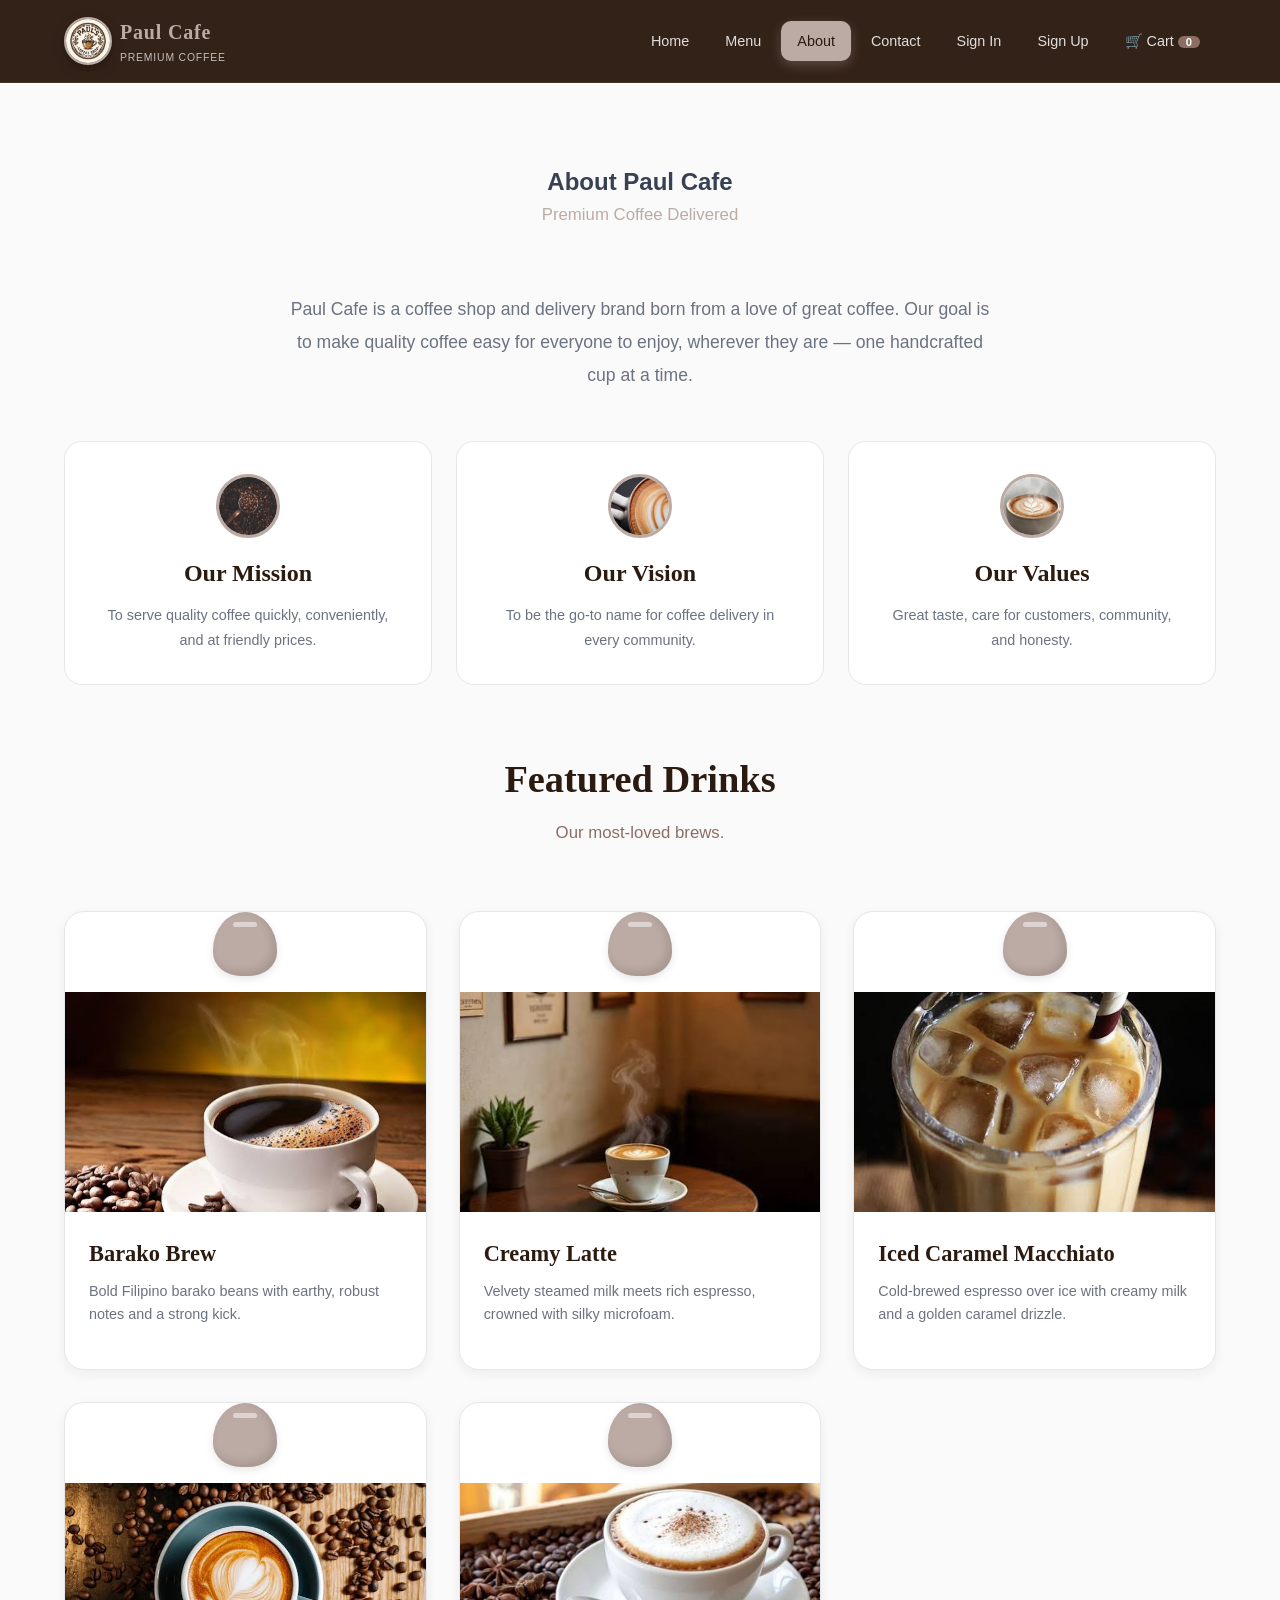
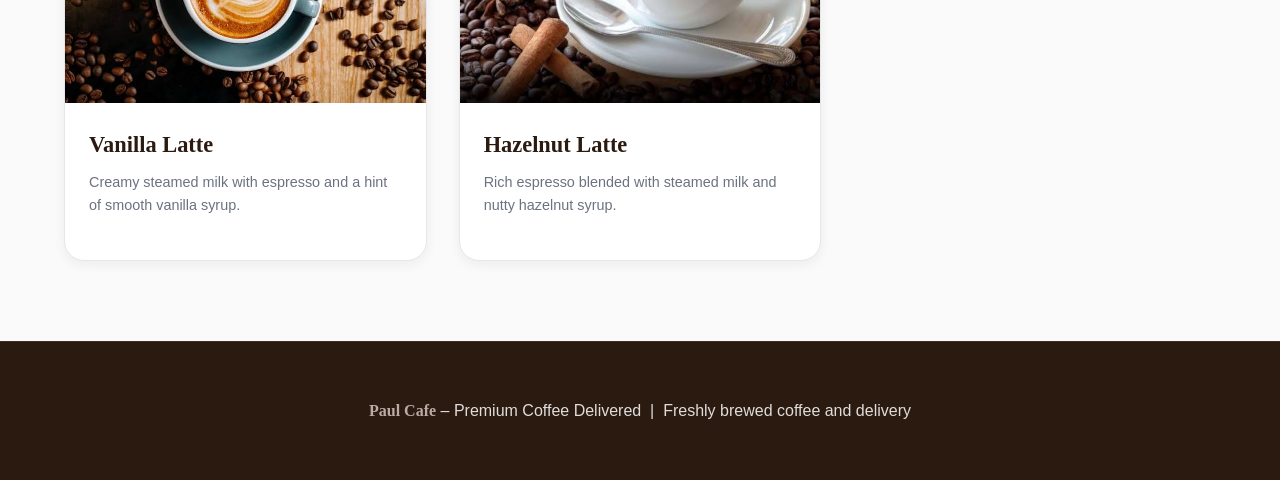
==== about.html @ e2fbf4a9 "Initial commit: Paul Cafe coffee store site" ====
<!DOCTYPE html>
<html lang="en">
<head>
<meta charset="UTF-8">
<meta name="viewport" content="width=device-width, initial-scale=1">
<title>About Us | Paul Cafe — Premium Coffee Delivery</title>
<link rel="stylesheet" href="style.css">
</head>
<body>
<header>
 <div class="bar">
  <a class="brand" href="index.html"><img src="assets/images/brand/logo.jpg" alt="Paul Cafe logo"><span><strong>Paul Cafe</strong><small>Premium Coffee</small></span></a>
  <button id="navToggle" aria-label="Toggle navigation menu" aria-expanded="false" aria-controls="mainNav">☰</button>
  <nav id="mainNav" aria-label="Main navigation"><ul><li><a href="index.html">Home</a></li><li><a href="menu.html">Menu</a></li><li><a href="about.html" class="active" aria-current="page">About</a></li><li><a href="contact.html">Contact</a></li><li><a href="signin.html">Sign In</a></li><li><a href="signup.html">Sign Up</a></li><li><a href="menu.html">🛒 Cart<span class="badge" id="cartBadge">0</span></a></li></ul></nav>
 </div>
</header>

<main>
<section><div class="wrap">
 <div class="section-title">
  <h1>About Paul Cafe</h1>
  <p class="price" style="color:var(--latte-gold)">Premium Coffee Delivered</p>
 </div>
 <div style="max-width:700px;margin:0 auto 3rem;text-align:center">
  <p style="font-size:1.1rem;color:var(--muted);line-height:1.9">Paul Cafe is a coffee shop and delivery brand born from a love of great coffee. Our goal is to make quality coffee easy for everyone to enjoy, wherever they are — one handcrafted cup at a time.</p>
 </div>
 <div class="feature-list">
  <div class="feature-box">
   <img src="assets/images/decor/coffeebeans.jpg" alt="Coffee beans" style="width:64px;height:64px;border-radius:50%;object-fit:cover;margin:0 auto 1rem;display:block;border:3px solid var(--latte-gold)">
   <h3>Our Mission</h3>
   <p>To serve quality coffee quickly, conveniently, and at friendly prices.</p>
  </div>
  <div class="feature-box">
   <img src="assets/images/decor/cd_1.jpg" alt="Coffee decor" style="width:64px;height:64px;border-radius:50%;object-fit:cover;margin:0 auto 1rem;display:block;border:3px solid var(--latte-gold)">
   <h3>Our Vision</h3>
   <p>To be the go-to name for coffee delivery in every community.</p>
  </div>
  <div class="feature-box">
   <img src="assets/images/decor/cd_3.jpg" alt="Coffee decor" style="width:64px;height:64px;border-radius:50%;object-fit:cover;margin:0 auto 1rem;display:block;border:3px solid var(--latte-gold)">
   <h3>Our Values</h3>
   <p>Great taste, care for customers, community, and honesty.</p>
  </div>
 </div>

 <div class="section-title" style="margin-top:4rem">
  <h2>Featured Drinks</h2>
  <p>Our most-loved brews.</p>
 </div>
 <div class="grid">
  <article class="card">
   <div class="coffee-cup-decor"></div>
   <img src="assets/images/products/barako-brew1.jpg" alt="Barako Brew espresso" width="400" height="300">
   <div class="card-body"><h3>Barako Brew</h3><p>Bold Filipino barako beans with earthy, robust notes and a strong kick.</p></div>
  </article>
  <article class="card">
   <div class="coffee-cup-decor"></div>
   <img src="assets/images/products/creamy-latte.jpg" alt="Creamy Latte" width="400" height="300">
   <div class="card-body"><h3>Creamy Latte</h3><p>Velvety steamed milk meets rich espresso, crowned with silky microfoam.</p></div>
  </article>
  <article class="card">
   <div class="coffee-cup-decor"></div>
   <img src="assets/images/products/iced-caramel-macchiato.jpg" alt="Iced Caramel Macchiato" width="400" height="300">
   <div class="card-body"><h3>Iced Caramel Macchiato</h3><p>Cold-brewed espresso over ice with creamy milk and a golden caramel drizzle.</p></div>
  </article>
  <article class="card">
   <div class="coffee-cup-decor"></div>
   <img src="assets/images/products/creamy-latte2.jpg" alt="Vanilla Latte" width="400" height="300">
   <div class="card-body"><h3>Vanilla Latte</h3><p>Creamy steamed milk with espresso and a hint of smooth vanilla syrup.</p></div>
  </article>
  <article class="card">
   <div class="coffee-cup-decor"></div>
   <img src="assets/images/products/creamy-latte3.jpg" alt="Hazelnut Latte" width="400" height="300">
   <div class="card-body"><h3>Hazelnut Latte</h3><p>Rich espresso blended with steamed milk and nutty hazelnut syrup.</p></div>
  </article>
 </div></div></section>
</main>

<footer><p><strong>Paul Cafe</strong> – Premium Coffee Delivered &nbsp;|&nbsp; Freshly brewed coffee and delivery</p></footer>
<script src="main.js"></script>
</body>
</html>
---- style.css ----
/* ============ PAUL CAFE — PROFESSIONAL COFFEE STORE ============ */
:root{
  --coffee-dark:#2b1a0f;
  --coffee:#5d4037;
  --coffee-milk:#8d6e63;
  --cream:#fafafa;
  --foam:#ffffff;
  --latte-gold:#bcaaa4;
  --espresso:#3e2723;
  --caramel:#d7ccc8;
  --mocha:#6d4c41;
  --ink:#374151;
  --muted:#6b7280;
  --line:#e5e7eb;
  --shadow-soft:0 4px 12px rgba(43,26,15,0.06);
  --shadow-deep:0 12px 32px rgba(43,26,15,0.12);
  --radius:16px;
  --transition:all 0.3s cubic-bezier(0.4,0,0.2,1);
}

*{box-sizing:border-box;margin:0;padding:0}

html{scroll-behavior:smooth;background:var(--cream)}

body{
  margin:0;
  font-family:'Inter','Segoe UI',Roboto,Helvetica,Arial,sans-serif;
  background:var(--cream);
  color:var(--ink);
  line-height:1.6;
  overflow-x:hidden
}

img{max-width:100%;height:auto;display:block}

a{color:var(--coffee);text-decoration:none;transition:var(--transition)}

.wrap{max-width:1200px;margin:0 auto;padding:0 1.5rem}

section{padding:5rem 0;background:var(--cream)}

.serif{font-family:'Georgia','Times New Roman',serif}

/* ---------- icons ---------- */
.icon{display:inline-block;width:18px;height:18px;vertical-align:-0.1em;fill:none;stroke:currentColor;stroke-width:2;stroke-linecap:round;stroke-linejoin:round}
.icon-lg{width:24px;height:24px}

/* ---------- coffee bean pattern background ---------- */
.coffee-bg{
  position:fixed;top:0;left:0;width:100%;height:100%;
  background-image:radial-gradient(var(--latte-gold) 1px,transparent 1px);
  background-size:26px 26px;background-position:0 0,13px 13px;
  opacity:.04;pointer-events:none;z-index:-1
}

/* ---------- steam accents ---------- */
.steam{
  position:absolute;top:-10px;left:50%;
  width:14px;height:14px;background:rgba(255,255,255,.6);
  border-radius:50%;filter:blur(2px);opacity:0;
  animation:steamRise 3s ease-in-out infinite
}
.steam:nth-child(2){left:46%;animation-delay:.4s;animation-duration:3.4s;width:12px;height:12px}
.steam:nth-child(3){left:54%;animation-delay:.8s;animation-duration:2.8s;width:16px;height:16px}
@keyframes steamRise{
  0%{transform:translateY(0) scale(1);opacity:0}
  40%{opacity:.7}
  100%{transform:translateY(-45px) scale(1.5);opacity:0}
}

/* ---------- header ---------- */
header{
  background:rgba(43,26,15,0.96);
  position:sticky;top:0;z-index:200;
  border-bottom:1px solid rgba(188,170,164,0.15);
  backdrop-filter:blur(12px)
}
.bar{
  display:flex;align-items:center;justify-content:space-between;
  padding:1rem 1.5rem;max-width:1200px;margin:0 auto
}
.brand{
  display:flex;align-items:center;gap:0.5rem;color:var(--foam)
}
.brand img{width:48px;height:48px;border-radius:50%;object-fit:cover;object-position:center;border:2px solid var(--latte-gold);box-shadow:0 4px 12px rgba(0,0,0,0.3)}
.brand strong{font-family:'Georgia','Times New Roman',serif;font-size:1.25rem;color:var(--latte-gold);letter-spacing:0.04em}
.brand small{font-size:0.65rem;color:rgba(255,255,255,0.7);letter-spacing:0.08em;text-transform:uppercase;display:block;margin-top:0.1rem}

nav ul{list-style:none;display:flex;gap:0.25rem}
nav a{
  display:block;padding:0.55rem 1rem;color:rgba(255,255,255,0.85);
  border-radius:10px;font-weight:500;font-size:0.9rem;transition:var(--transition)
}
nav a:hover,nav a.active{background:var(--latte-gold);color:var(--coffee-dark);box-shadow:0 4px 12px rgba(188,170,164,0.3)}

#navToggle{
  display:none;background:var(--latte-gold);color:var(--coffee-dark);border:0;
  font-size:1.3rem;padding:0.2rem 0.6rem;border-radius:10px;cursor:pointer;box-shadow:0 4px 10px rgba(188,170,164,0.35)
}
.badge{
  background:var(--coffee-milk);color:#fff;border-radius:999px;padding:0 0.5rem;
  font-size:0.7rem;margin-left:0.25rem;font-weight:700
}

/* ---------- buttons ---------- */
.btn{
  display:inline-flex;align-items:center;justify-content:center;gap:0.4rem;
  background:var(--coffee-dark);color:var(--foam);
  border:2px solid var(--coffee-dark);padding:0.85rem 1.6rem;border-radius:12px;
  font-weight:600;font-size:0.95rem;transition:var(--transition);cursor:pointer;line-height:1
}
.btn:hover{background:transparent;color:var(--coffee-dark);border-color:var(--coffee-dark);transform:translateY(-1px)}
.btn.gold{
  background:var(--latte-gold);border-color:var(--latte-gold);color:var(--coffee-dark)
}
.btn.gold:hover{background:#b39d95;color:var(--coffee-dark);transform:translateY(-1px)}
.btn.outline{
  background:transparent;border:2px solid var(--coffee);color:var(--coffee)
}
.btn.outline:hover{background:var(--coffee);color:var(--foam);transform:translateY(-1px)}
.btn.large{padding:1rem 2.2rem;font-size:1rem;border-radius:14px}
.btn.small{padding:0.55rem 1rem;font-size:0.85rem;border-radius:10px}

/* ---------- hero ---------- */
.hero{
  position:relative;
  background:
    linear-gradient(135deg,rgba(43,26,15,0.85),rgba(93,64,55,0.7)),
    url(assets/images/hero/coffeedesign.jpg) center/cover no-repeat;
  color:var(--foam);
  padding:7rem 0 6rem;
  min-height:85vh;
  display:flex;align-items:center;
  border-bottom:6px solid var(--latte-gold);
  overflow:hidden
}
.hero::before{
  content:'';position:absolute;top:-12%;left:-12%;width:124%;height:124%;
  background:radial-gradient(circle at 30% 30%,rgba(188,170,164,0.12),transparent 40%);
  z-index:0
}
.hero .wrap{position:relative;z-index:2}
.hero .steam{top:-18px}
.hero .tag{
  font-size:0.9rem;letter-spacing:0.25em;text-transform:uppercase;
  color:var(--latte-gold);font-weight:800;margin-bottom:1rem;display:block
}
.hero h1{
  font-family:'Georgia','Times New Roman',serif;font-size:3.2rem;line-height:1.15;
  color:var(--foam);margin-bottom:1.2rem;text-shadow:0 3px 12px rgba(0,0,0,0.5);max-width:700px
}
.hero p{font-size:1.1rem;color:rgba(255,255,255,0.9);margin-bottom:2rem;max-width:560px;line-height:1.8}
.hero .cta{display:flex;gap:0.75rem;flex-wrap:wrap}
.hero img{max-width:420px;border:4px solid var(--latte-gold);border-radius:20px;object-fit:cover;margin-top:2rem;box-shadow:var(--shadow-deep)}

/* ---------- section titles ---------- */
.section-title{text-align:center;margin-bottom:4rem}
.section-title h2{
  font-family:'Georgia','Times New Roman',serif;font-size:2.4rem;color:var(--coffee-dark);
  margin-bottom:0.6rem
}
.section-title p{color:var(--coffee-milk);font-size:1.05rem}

/* ---------- featured drinks grid ---------- */
.grid{display:grid;grid-template-columns:repeat(auto-fit,minmax(280px,1fr));gap:2rem}

.card{
  background:var(--foam);border-radius:20px;overflow:hidden;
  box-shadow:var(--shadow-soft);border:1px solid var(--line);
  transition:var(--transition);display:flex;flex-direction:column;position:relative
}
.card:hover{
  transform:translateY(-6px);box-shadow:var(--shadow-deep);border-color:var(--latte-gold)
}
.card::before{
  content:'';position:absolute;top:0;left:0;right:0;height:5px;
  background:linear-gradient(90deg,var(--latte-gold),var(--coffee-milk));opacity:0;
  transition:var(--transition)
}
.card:hover::before{opacity:1}
.card img{width:100%;height:220px;object-fit:cover;object-position:center;transition:var(--transition)}
.card:hover img{transform:scale(1.05);filter:brightness(1.08)}
.card-body{
  padding:1.5rem;display:flex;flex-direction:column;flex:1
}
.card-body h3{
  font-family:'Georgia','Times New Roman',serif;font-size:1.4rem;color:var(--coffee-dark);
  margin-bottom:0.5rem
}
.card-body p{color:var(--muted);font-size:0.9rem;margin-bottom:1.2rem;flex:1;line-height:1.6}
.card-body .price{
  font-size:1.4rem;font-weight:700;color:var(--coffee);
  font-family:'Georgia','Times New Roman',serif
}
.card-body .add-btn{align-self:flex-start;width:fit-content}

/* product card live hover effects */
.card:hover .coffee-cup-decor{transform:scale(1.12);box-shadow:inset -4px -4px 10px rgba(0,0,0,0.15),0 6px 14px rgba(0,0,0,0.14)}
.card-body .add-btn{position:relative;overflow:hidden;z-index:1}
.card-body .add-btn::after{content:'';position:absolute;inset:0;background:radial-gradient(circle,rgba(188,170,164,0.45),transparent 70%);opacity:0;transition:var(--transition);z-index:-1}
.card-body .add-btn:hover::after{opacity:1}
.card-body .add-btn:hover{transform:translateY(-2px);box-shadow:0 6px 14px rgba(43,26,15,0.18)}
.card-body .add-btn:active{transform:scale(0.97)}

/* ---------- coffee cup decorative ---------- */
.coffee-cup-decor{
  position:relative;width:64px;height:64px;margin:0 auto 1rem;
  background:var(--latte-gold);border-radius:52% 52% 46% 46%/62% 62% 38% 38%;
  box-shadow:inset -4px -4px 10px rgba(0,0,0,0.12),0 3px 8px rgba(0,0,0,0.1)
}
.coffee-cup-decor::after{
  content:'';position:absolute;top:10px;left:50%;transform:translateX(-50%);
  width:24px;height:5px;background:rgba(255,255,255,0.5);border-radius:3px
}

/* ---------- why us / features ---------- */
.feature-list{display:grid;grid-template-columns:repeat(auto-fit,minmax(260px,1fr));gap:1.5rem}
.feature-box{
  background:var(--foam);padding:2rem;border-radius:18px;
  border:1px solid var(--line);text-align:center;
  transition:var(--transition);position:relative;overflow:hidden
}
.feature-box::before{
  content:'';position:absolute;top:0;left:0;right:0;height:4px;
  background:linear-gradient(90deg,var(--coffee-dark),var(--latte-gold));opacity:0;transition:var(--transition)
}
.feature-box:hover::before{opacity:1}
.feature-box:hover{border-color:var(--latte-gold);transform:translateY(-4px);box-shadow:var(--shadow-deep)}
.feature-box h3{
  font-family:'Georgia','Times New Roman',serif;font-size:1.5rem;color:var(--coffee-dark);
  margin-bottom:0.7rem
}
.feature-box p{color:var(--muted);font-size:0.9rem;line-height:1.7}

/* ---------- alt / white sections ---------- */
.alt{background:var(--foam)}

/* ---------- forms ---------- */
form{
  background:var(--foam);padding:2.5rem;border-radius:22px;
  box-shadow:var(--shadow-soft);border:1px solid var(--line);max-width:620px;margin:0 auto
}
.label-group{margin-bottom:0}
label{display:block;font-weight:600;margin:1rem 0 0.25rem;color:var(--ink);font-size:0.95rem}
input,textarea{
  width:100%;padding:0.85rem;border:2px solid rgba(93,64,55,0.15);border-radius:12px;
  font:inherit;color:var(--ink);background:var(--cream);transition:var(--transition)
}
input:focus,textarea:focus{border-color:var(--latte-gold);outline:none;background:var(--foam);box-shadow:0 0 0 4px rgba(188,170,164,0.15)}
.error{color:#b91c1c;font-size:0.82rem;min-height:1.1em;margin:0.25rem 0 0}
input.bad,textarea.bad{border-color:#b91c1c}
.hidden{display:none}

/* ---------- footer ---------- */
footer{
  background:var(--coffee-dark);color:rgba(255,255,255,0.85);
  text-align:center;padding:3.5rem 1.5rem;border-top:1px solid rgba(188,170,164,0.15)
}
footer strong{color:var(--latte-gold);font-family:'Georgia','Times New Roman',serif}

/* ---------- responsive ---------- */
@media(max-width:768px){
  #navToggle{display:block}
  nav{display:none;width:100%;position:absolute;top:100%;left:0;background:var(--coffee-dark)}
  nav.open{display:block}
  nav ul{flex-direction:column;padding:1.5rem 0}
  nav a{padding:1rem 2rem;border-radius:0;border-bottom:1px solid rgba(255,255,255,0.08)}
  .hero h1{font-size:2.2rem}
  .hero{padding:5rem 0 4rem}
  form{padding:1.5rem}
  .brand img{width:40px;height:40px}
}

/* cart (menu page) */
.cart{
  background:var(--foam);border-radius:20px;padding:1.75rem;
  box-shadow:var(--shadow-soft);border:1px solid var(--line)
}
.cart h2{font-family:'Georgia','Times New Roman',serif;font-size:1.7rem;color:var(--coffee-dark);margin-bottom:1.25rem}
.cart-item{
  display:flex;justify-content:space-between;gap:0.75rem;padding:1rem 0;
  border-bottom:1px solid var(--line);flex-wrap:wrap;align-items:center
}
.cart-item:last-child{border-bottom:none}
.qty{display:flex;align-items:center;gap:0.4rem}
.qty button{width:34px;height:34px;border:2px solid var(--coffee-dark);background:var(--foam);border-radius:10px;font-size:1rem;font-weight:700;cursor:pointer;color:var(--coffee-dark)}
.link-btn{background:none;border:0;color:var(--coffee);text-decoration:underline;cursor:pointer;font-size:0.85rem}
.row{display:flex;justify-content:space-between;padding:0.35rem 0;font-size:0.95rem}
.row.total{font-weight:700;font-size:1.15rem;border-top:3px solid var(--coffee-dark);margin-top:0.6rem;padding-top:0.6rem;color:var(--coffee-dark)}
.msg{padding:0.9rem 1.2rem;border-radius:12px;margin:1rem 0;font-size:0.95rem}
.msg.info{background:#fdf3e8;border:1px solid var(--latte-gold);color:var(--coffee-dark)}
.msg.ok{background:#eef6ea;border:1px solid #86b47a;color:#3e6b3f}
.two{display:grid;grid-template-columns:1fr 1fr;gap:2.5rem}
.layout{display:flex;flex-direction:column;gap:2.5rem}
.search{display:flex;gap:0.75rem;margin-bottom:2rem}
.search input{flex:1;padding:0.9rem;border:2px solid rgba(93,64,55,0.15);border-radius:12px;background:var(--cream);font:inherit}
.center{text-align:center}

/* role toggle buttons (Customer / Delivery Rider) */
.role-toggle{display:flex;gap:0.5rem;justify-content:center;flex-wrap:wrap}
.role-btn{
  display:inline-flex;align-items:center;justify-content:center;
  border:2px solid var(--coffee);background:transparent;color:var(--coffee);
  border-radius:10px;padding:0.55rem 1.1rem;font-weight:600;font-size:0.9rem;
  cursor:pointer;transition:var(--transition);white-space:nowrap
}
.role-btn:hover{background:var(--coffee);color:var(--foam);transform:translateY(-1px)}
.role-btn.active{background:var(--coffee-dark);color:var(--foam);border-color:var(--coffee-dark);box-shadow:0 4px 12px rgba(43,26,15,0.18)}

/* responsive */
@media(max-width:560px){
  .role-toggle{gap:0.4rem}
  .role-btn{font-size:0.8rem;padding:0.45rem 0.8rem}
}

/* summary review box */
.order-review{border:1px solid var(--line);border-radius:16px;padding:1.5rem;background:var(--foam)}
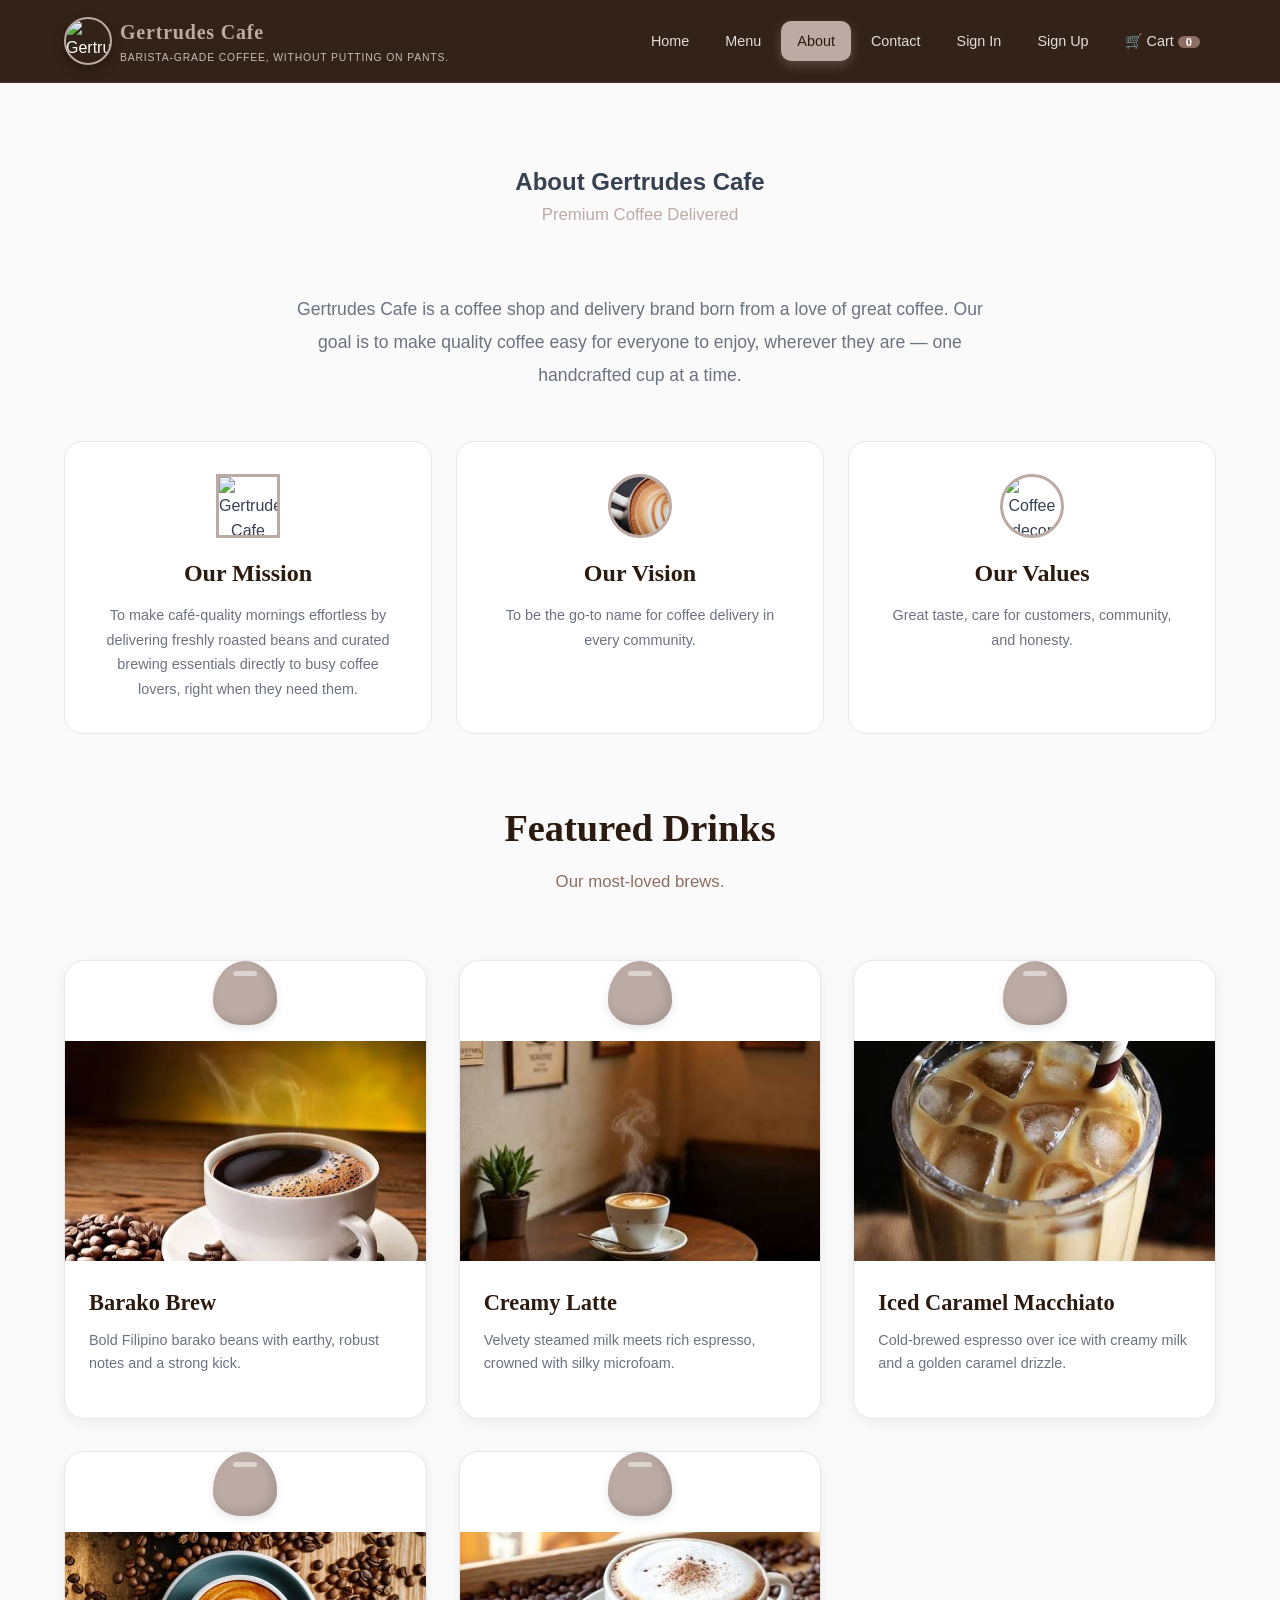
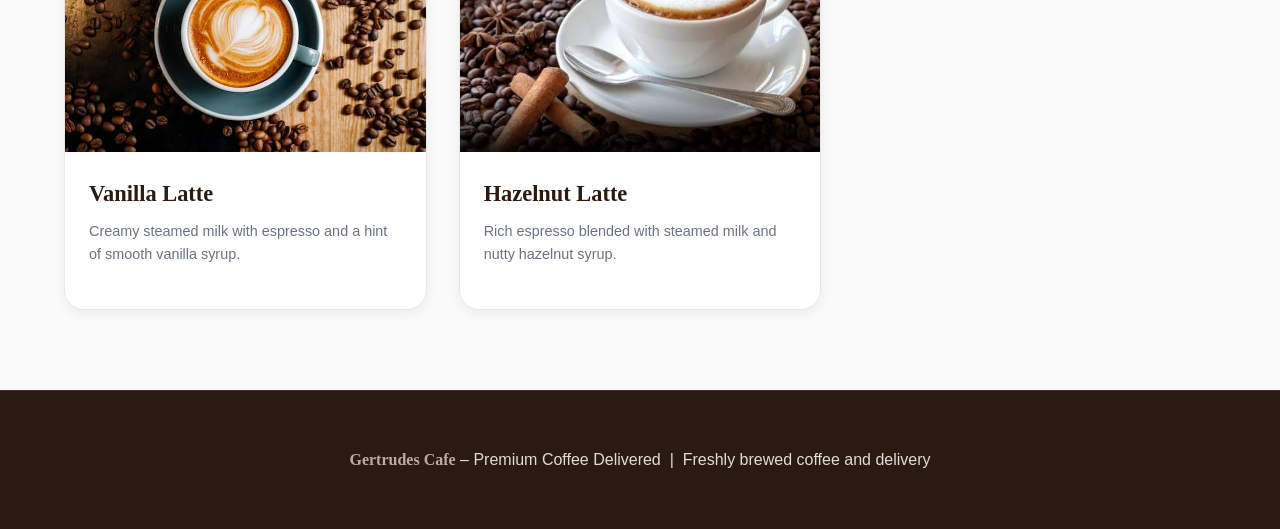
==== commit ce5498aa: "partial edit" ====
--- a/about.html
+++ b/about.html
@@ -3,13 +3,13 @@
 <head>
 <meta charset="UTF-8">
 <meta name="viewport" content="width=device-width, initial-scale=1">
-<title>About Us | Paul Cafe — Premium Coffee Delivery</title>
+<title>About Us | Gertrudes Cafe — Premium Coffee Delivery</title>
 <link rel="stylesheet" href="style.css">
 </head>
 <body>
 <header>
  <div class="bar">
-  <a class="brand" href="index.html"><img src="assets/images/brand/logo.jpg" alt="Paul Cafe logo"><span><strong>Paul Cafe</strong><small>Premium Coffee</small></span></a>
+  <a class="brand" href="index.html"><img src="assets/images/decor/gertrudes_icon.jpg" alt="Gertrudes Cafe logo"><span><strong>Gertrudes Cafe</strong><small>Barista-grade coffee, without putting on pants.</small></span></a>
   <button id="navToggle" aria-label="Toggle navigation menu" aria-expanded="false" aria-controls="mainNav">☰</button>
   <nav id="mainNav" aria-label="Main navigation"><ul><li><a href="index.html">Home</a></li><li><a href="menu.html">Menu</a></li><li><a href="about.html" class="active" aria-current="page">About</a></li><li><a href="contact.html">Contact</a></li><li><a href="signin.html">Sign In</a></li><li><a href="signup.html">Sign Up</a></li><li><a href="menu.html">🛒 Cart<span class="badge" id="cartBadge">0</span></a></li></ul></nav>
  </div>
@@ -18,18 +18,18 @@
 <main>
 <section><div class="wrap">
  <div class="section-title">
-  <h1>About Paul Cafe</h1>
+  <h1>About Gertrudes Cafe</h1>
   <p class="price" style="color:var(--latte-gold)">Premium Coffee Delivered</p>
  </div>
  <div style="max-width:700px;margin:0 auto 3rem;text-align:center">
-  <p style="font-size:1.1rem;color:var(--muted);line-height:1.9">Paul Cafe is a coffee shop and delivery brand born from a love of great coffee. Our goal is to make quality coffee easy for everyone to enjoy, wherever they are — one handcrafted cup at a time.</p>
+  <p style="font-size:1.1rem;color:var(--muted);line-height:1.9">Gertrudes Cafe is a coffee shop and delivery brand born from a love of great coffee. Our goal is to make quality coffee easy for everyone to enjoy, wherever they are — one handcrafted cup at a time.</p>
  </div>
  <div class="feature-list">
-  <div class="feature-box">
-   <img src="assets/images/decor/coffeebeans.jpg" alt="Coffee beans" style="width:64px;height:64px;border-radius:50%;object-fit:cover;margin:0 auto 1rem;display:block;border:3px solid var(--latte-gold)">
-   <h3>Our Mission</h3>
-   <p>To serve quality coffee quickly, conveniently, and at friendly prices.</p>
-  </div>
+   <div class="feature-box">
+    <img src="assets/images/decor/mission-icon.jpg" alt="Gertrudes Cafe mission icon — Bean on a Mission café &amp; roastery" style="width:64px;height:64px;object-fit:cover;margin:0 auto 1rem;display:block;border:3px solid var(--latte-gold)">
+    <h3>Our Mission</h3>
+    <p>To make café-quality mornings effortless by delivering freshly roasted beans and curated brewing essentials directly to busy coffee lovers, right when they need them.</p>
+   </div>
   <div class="feature-box">
    <img src="assets/images/decor/cd_1.jpg" alt="Coffee decor" style="width:64px;height:64px;border-radius:50%;object-fit:cover;margin:0 auto 1rem;display:block;border:3px solid var(--latte-gold)">
    <h3>Our Vision</h3>
@@ -75,7 +75,7 @@
  </div></div></section>
 </main>
 
-<footer><p><strong>Paul Cafe</strong> – Premium Coffee Delivered &nbsp;|&nbsp; Freshly brewed coffee and delivery</p></footer>
+<footer><p><strong>Gertrudes Cafe</strong> – Premium Coffee Delivered &nbsp;|&nbsp; Freshly brewed coffee and delivery</p></footer>
 <script src="main.js"></script>
 </body>
 </html>
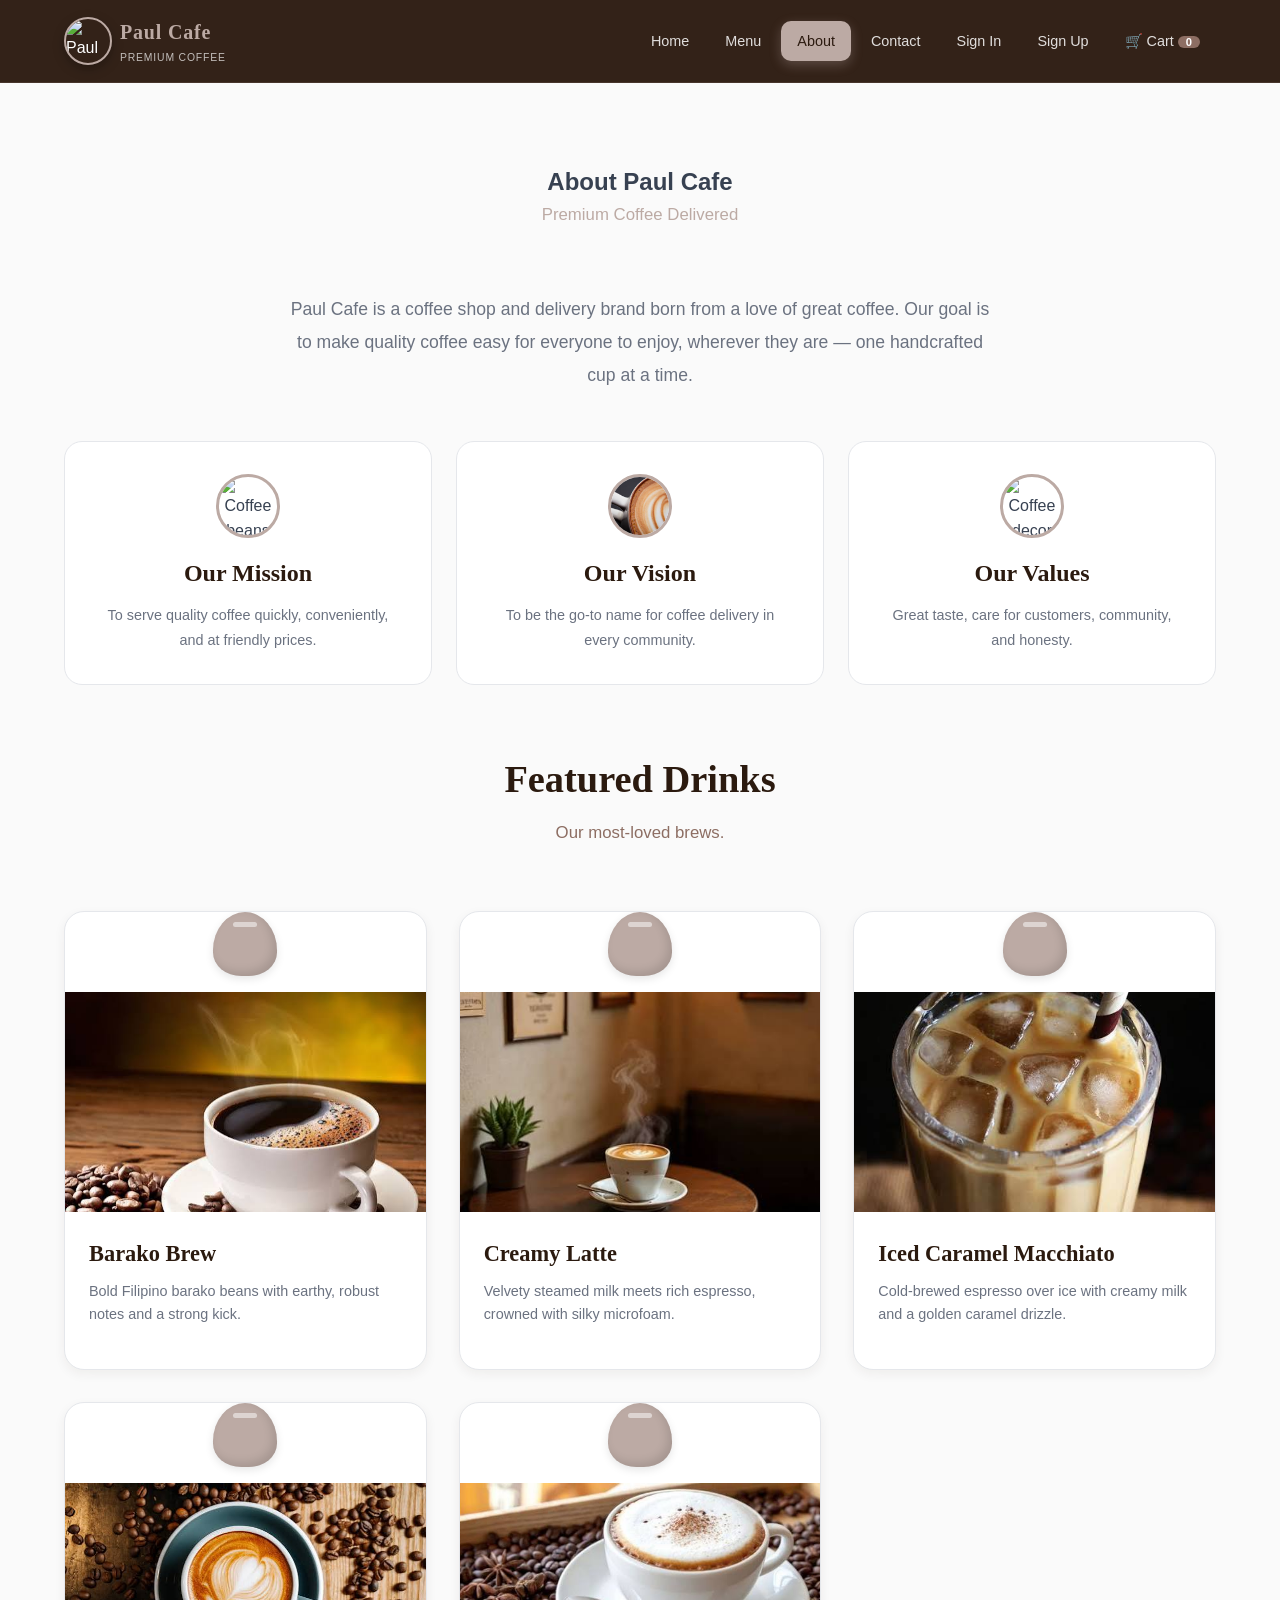
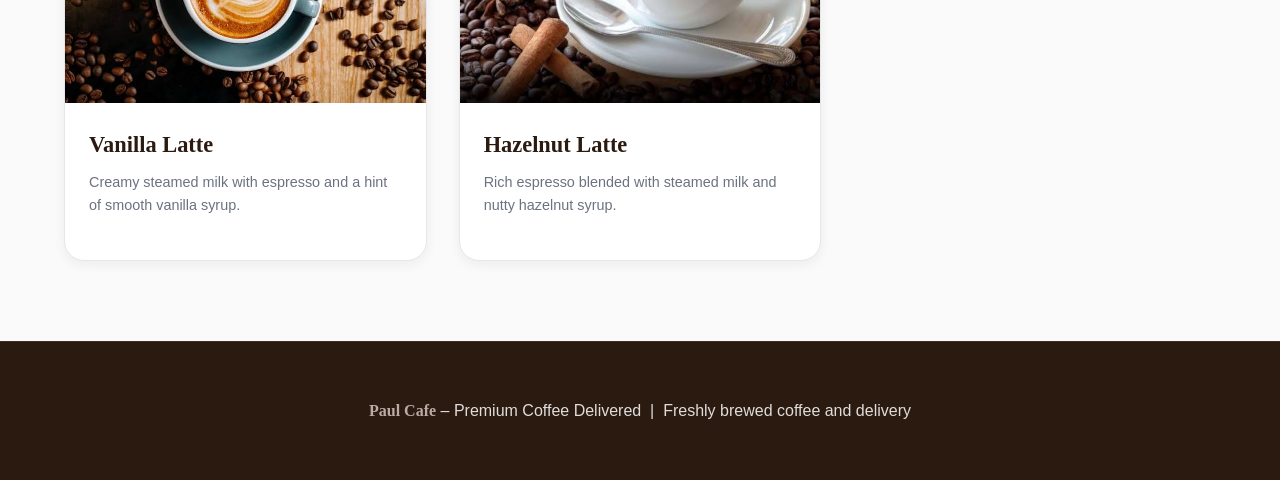
==== commit 3c136ff3: "Revert to Paul Cafe branding" ====
--- a/about.html
+++ b/about.html
@@ -3,13 +3,13 @@
 <head>
 <meta charset="UTF-8">
 <meta name="viewport" content="width=device-width, initial-scale=1">
-<title>About Us | Gertrudes Cafe — Premium Coffee Delivery</title>
+<title>About Us | Paul Cafe — Premium Coffee Delivery</title>
 <link rel="stylesheet" href="style.css">
 </head>
 <body>
 <header>
  <div class="bar">
-  <a class="brand" href="index.html"><img src="assets/images/decor/gertrudes_icon.jpg" alt="Gertrudes Cafe logo"><span><strong>Gertrudes Cafe</strong><small>Barista-grade coffee, without putting on pants.</small></span></a>
+  <a class="brand" href="index.html"><img src="assets/images/brand/logo.jpg" alt="Paul Cafe logo"><span><strong>Paul Cafe</strong><small>Premium Coffee</small></span></a>
   <button id="navToggle" aria-label="Toggle navigation menu" aria-expanded="false" aria-controls="mainNav">☰</button>
   <nav id="mainNav" aria-label="Main navigation"><ul><li><a href="index.html">Home</a></li><li><a href="menu.html">Menu</a></li><li><a href="about.html" class="active" aria-current="page">About</a></li><li><a href="contact.html">Contact</a></li><li><a href="signin.html">Sign In</a></li><li><a href="signup.html">Sign Up</a></li><li><a href="menu.html">🛒 Cart<span class="badge" id="cartBadge">0</span></a></li></ul></nav>
  </div>
@@ -18,17 +18,17 @@
 <main>
 <section><div class="wrap">
  <div class="section-title">
-  <h1>About Gertrudes Cafe</h1>
+  <h1>About Paul Cafe</h1>
   <p class="price" style="color:var(--latte-gold)">Premium Coffee Delivered</p>
  </div>
  <div style="max-width:700px;margin:0 auto 3rem;text-align:center">
-  <p style="font-size:1.1rem;color:var(--muted);line-height:1.9">Gertrudes Cafe is a coffee shop and delivery brand born from a love of great coffee. Our goal is to make quality coffee easy for everyone to enjoy, wherever they are — one handcrafted cup at a time.</p>
+  <p style="font-size:1.1rem;color:var(--muted);line-height:1.9">Paul Cafe is a coffee shop and delivery brand born from a love of great coffee. Our goal is to make quality coffee easy for everyone to enjoy, wherever they are — one handcrafted cup at a time.</p>
  </div>
  <div class="feature-list">
    <div class="feature-box">
-    <img src="assets/images/decor/mission-icon.jpg" alt="Gertrudes Cafe mission icon — Bean on a Mission café &amp; roastery" style="width:64px;height:64px;object-fit:cover;margin:0 auto 1rem;display:block;border:3px solid var(--latte-gold)">
+    <img src="assets/images/decor/coffeebeans.jpg" alt="Coffee beans" style="width:64px;height:64px;border-radius:50%;object-fit:cover;margin:0 auto 1rem;display:block;border:3px solid var(--latte-gold)">
     <h3>Our Mission</h3>
-    <p>To make café-quality mornings effortless by delivering freshly roasted beans and curated brewing essentials directly to busy coffee lovers, right when they need them.</p>
+    <p>To serve quality coffee quickly, conveniently, and at friendly prices.</p>
    </div>
   <div class="feature-box">
    <img src="assets/images/decor/cd_1.jpg" alt="Coffee decor" style="width:64px;height:64px;border-radius:50%;object-fit:cover;margin:0 auto 1rem;display:block;border:3px solid var(--latte-gold)">
@@ -75,7 +75,7 @@
  </div></div></section>
 </main>
 
-<footer><p><strong>Gertrudes Cafe</strong> – Premium Coffee Delivered &nbsp;|&nbsp; Freshly brewed coffee and delivery</p></footer>
+<footer><p><strong>Paul Cafe</strong> – Premium Coffee Delivered &nbsp;|&nbsp; Freshly brewed coffee and delivery</p></footer>
 <script src="main.js"></script>
 </body>
 </html>
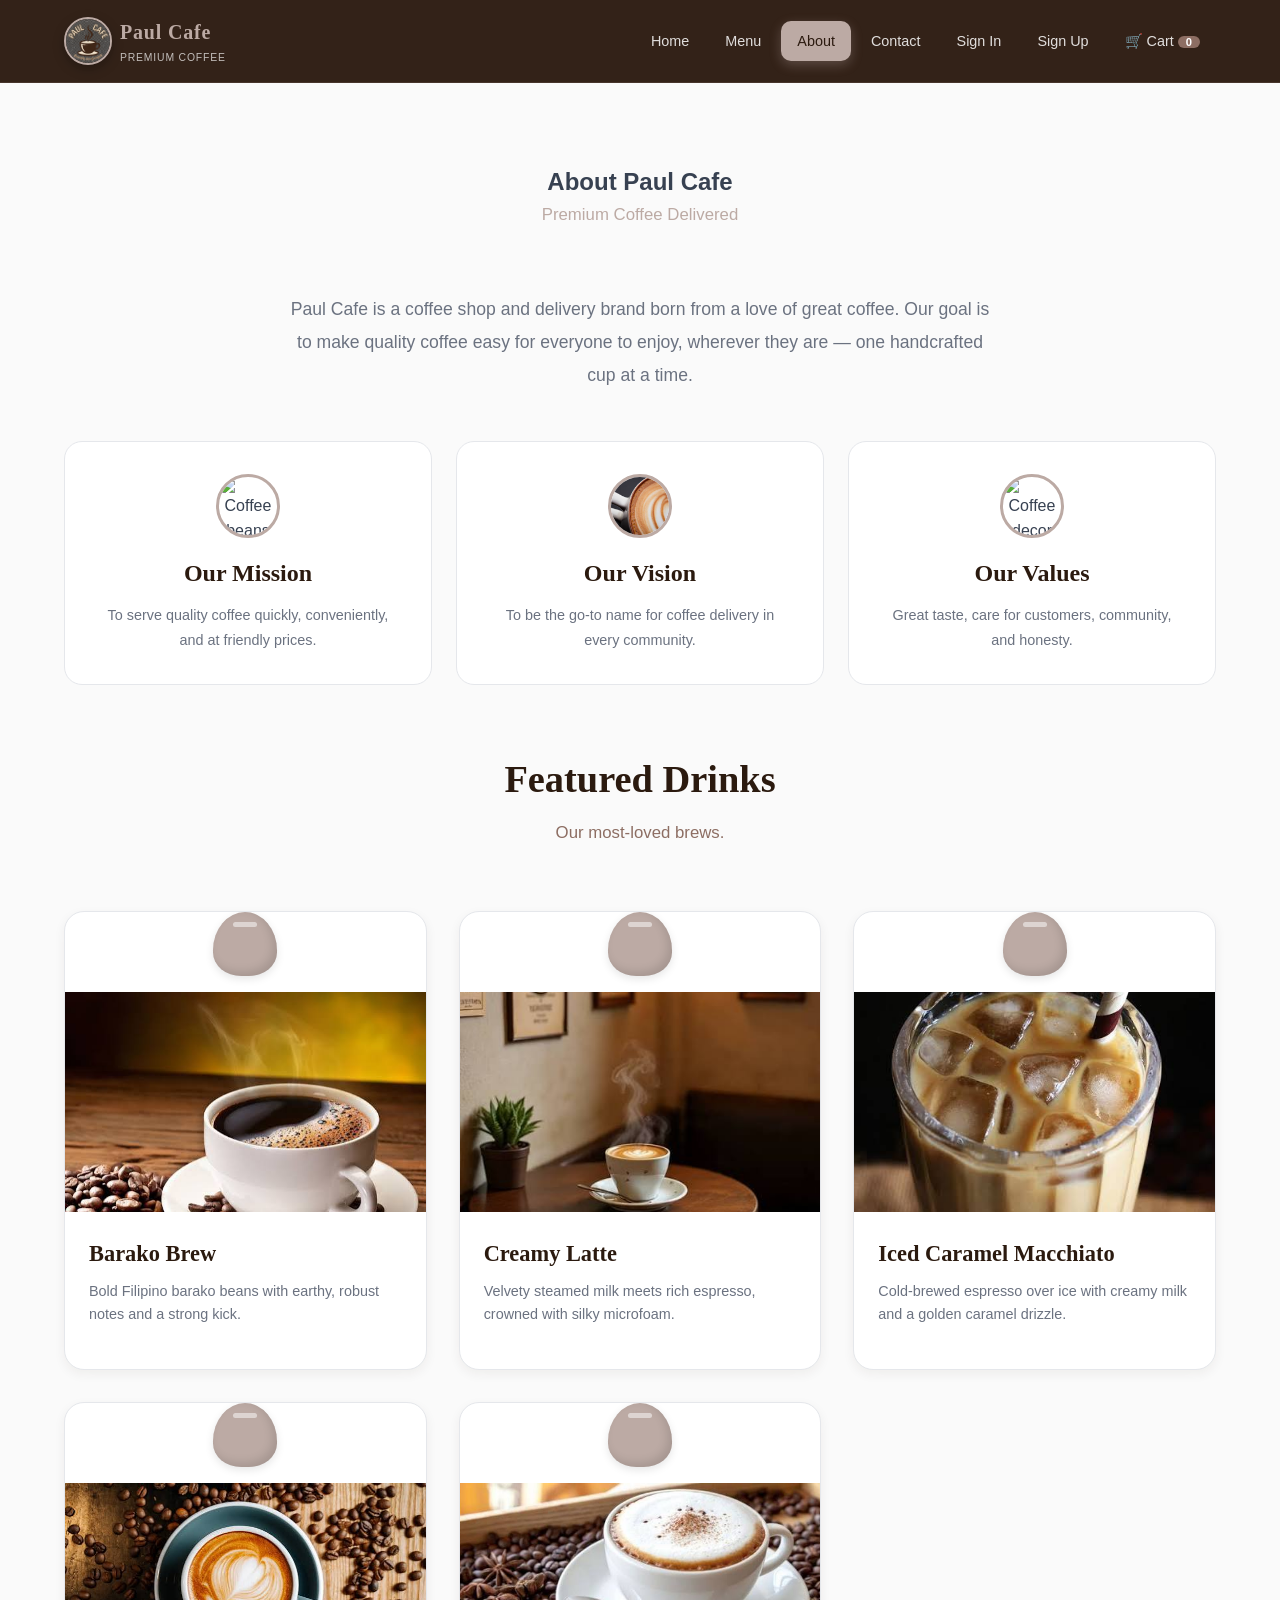
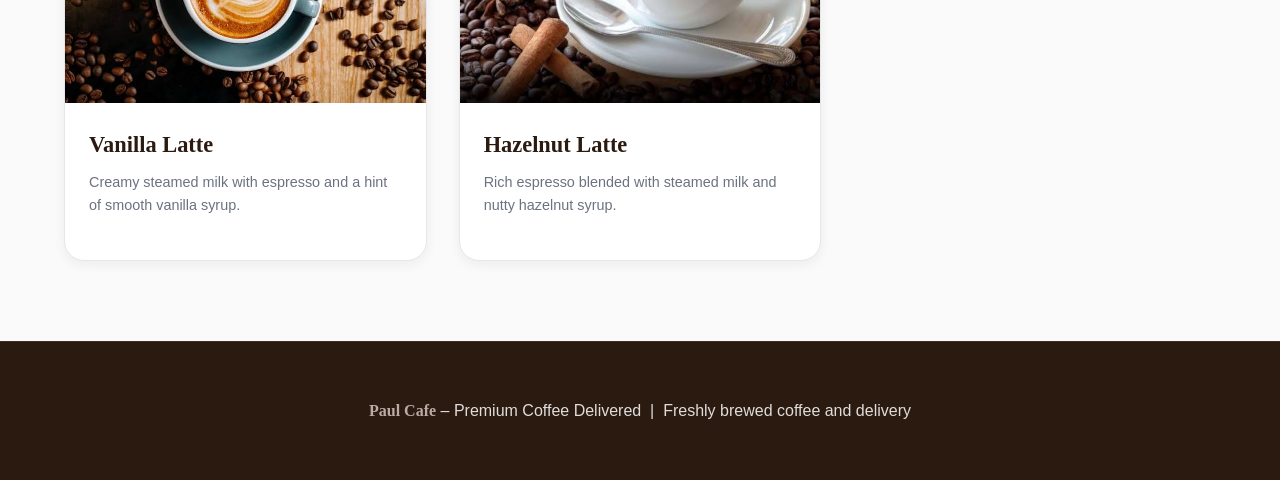
==== commit f632f636: "Add favicon and fix logo image path" ====
--- a/about.html
+++ b/about.html
@@ -3,13 +3,14 @@
 <head>
 <meta charset="UTF-8">
 <meta name="viewport" content="width=device-width, initial-scale=1">
+<link rel="icon" href="assets/images/design/favicon_coffee.jpg" type="image/jpeg">
 <title>About Us | Paul Cafe — Premium Coffee Delivery</title>
 <link rel="stylesheet" href="style.css">
 </head>
 <body>
 <header>
  <div class="bar">
-  <a class="brand" href="index.html"><img src="assets/images/brand/logo.jpg" alt="Paul Cafe logo"><span><strong>Paul Cafe</strong><small>Premium Coffee</small></span></a>
+  <a class="brand" href="index.html"><img src="assets/images/design/logo.jpg" alt="Paul Cafe logo"><span><strong>Paul Cafe</strong><small>Premium Coffee</small></span></a>
   <button id="navToggle" aria-label="Toggle navigation menu" aria-expanded="false" aria-controls="mainNav">☰</button>
   <nav id="mainNav" aria-label="Main navigation"><ul><li><a href="index.html">Home</a></li><li><a href="menu.html">Menu</a></li><li><a href="about.html" class="active" aria-current="page">About</a></li><li><a href="contact.html">Contact</a></li><li><a href="signin.html">Sign In</a></li><li><a href="signup.html">Sign Up</a></li><li><a href="menu.html">🛒 Cart<span class="badge" id="cartBadge">0</span></a></li></ul></nav>
  </div>
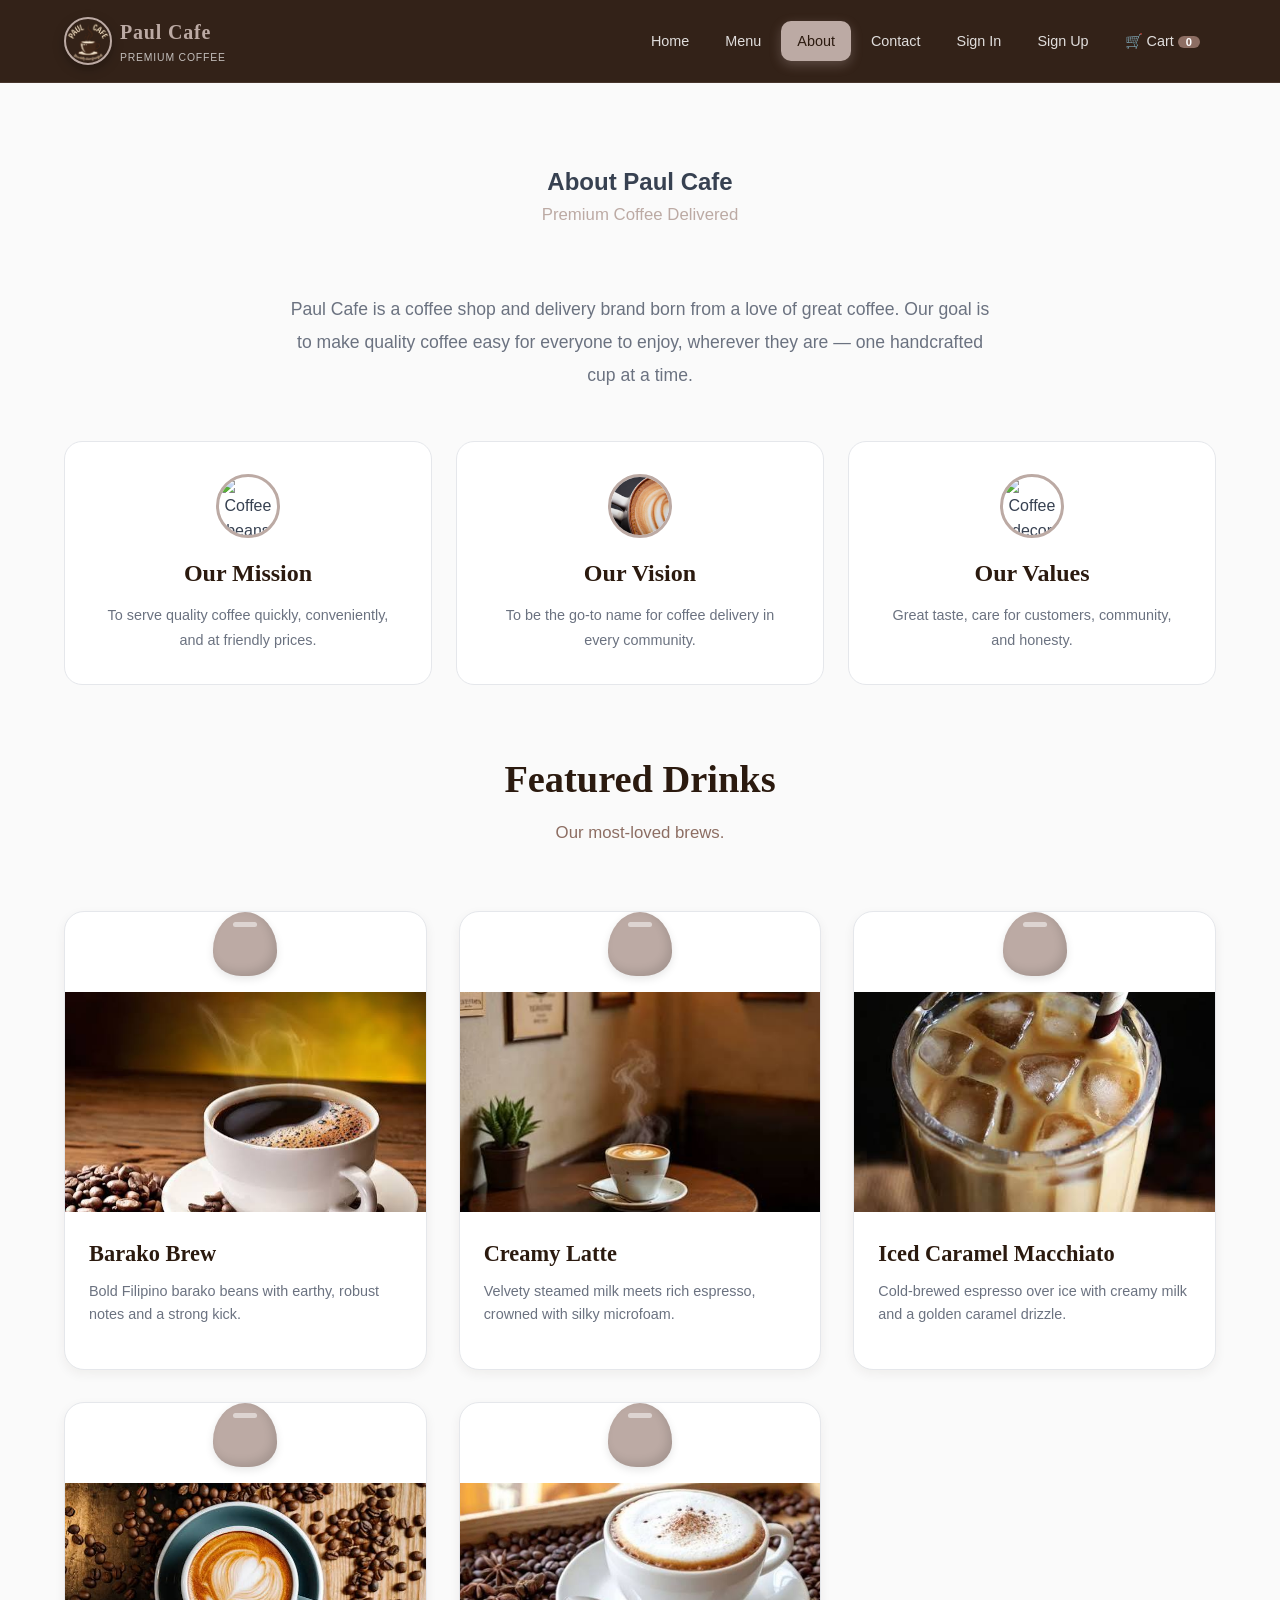
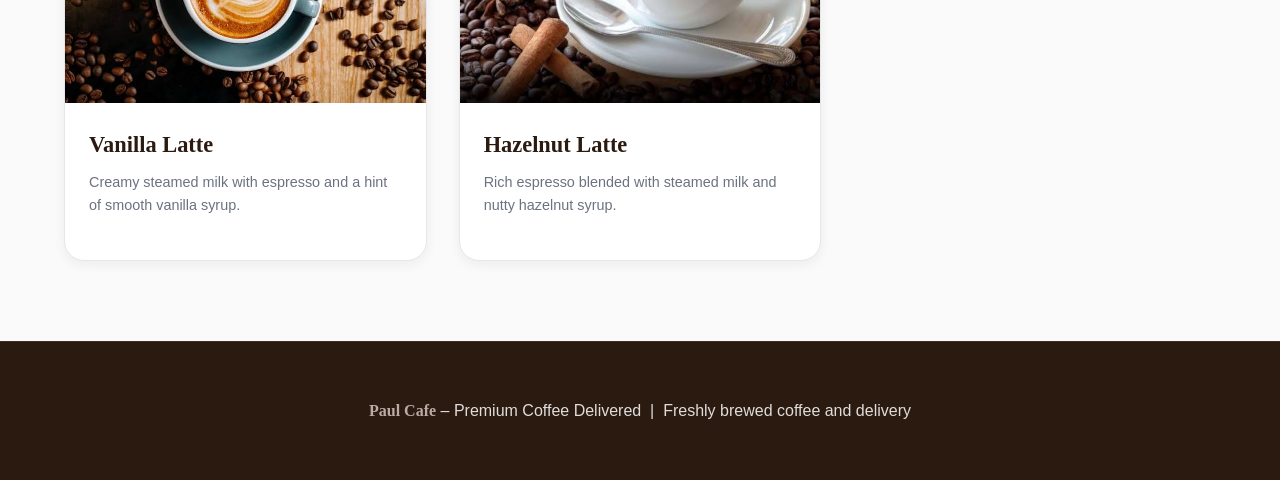
==== commit 22112b4e: "Add multi-size favicon declarations for better visibility" ====
--- a/about.html
+++ b/about.html
@@ -3,14 +3,16 @@
 <head>
 <meta charset="UTF-8">
 <meta name="viewport" content="width=device-width, initial-scale=1">
-<link rel="icon" href="assets/images/design/favicon_coffee.jpg" type="image/jpeg">
+<link rel="icon" href="assets/images/design/favicon_coffee.png" type="image/png" sizes="32x32">
+<link rel="icon" href="assets/images/design/favicon_coffee.png" type="image/png" sizes="16x16">
+<link rel="apple-touch-icon" href="assets/images/design/favicon_coffee.png">
 <title>About Us | Paul Cafe — Premium Coffee Delivery</title>
 <link rel="stylesheet" href="style.css">
 </head>
 <body>
 <header>
  <div class="bar">
-  <a class="brand" href="index.html"><img src="assets/images/design/logo.jpg" alt="Paul Cafe logo"><span><strong>Paul Cafe</strong><small>Premium Coffee</small></span></a>
+  <a class="brand" href="index.html"><img src="assets/images/design/logo.png" alt="Paul Cafe logo"><span><strong>Paul Cafe</strong><small>Premium Coffee</small></span></a>
   <button id="navToggle" aria-label="Toggle navigation menu" aria-expanded="false" aria-controls="mainNav">☰</button>
   <nav id="mainNav" aria-label="Main navigation"><ul><li><a href="index.html">Home</a></li><li><a href="menu.html">Menu</a></li><li><a href="about.html" class="active" aria-current="page">About</a></li><li><a href="contact.html">Contact</a></li><li><a href="signin.html">Sign In</a></li><li><a href="signup.html">Sign Up</a></li><li><a href="menu.html">🛒 Cart<span class="badge" id="cartBadge">0</span></a></li></ul></nav>
  </div>
